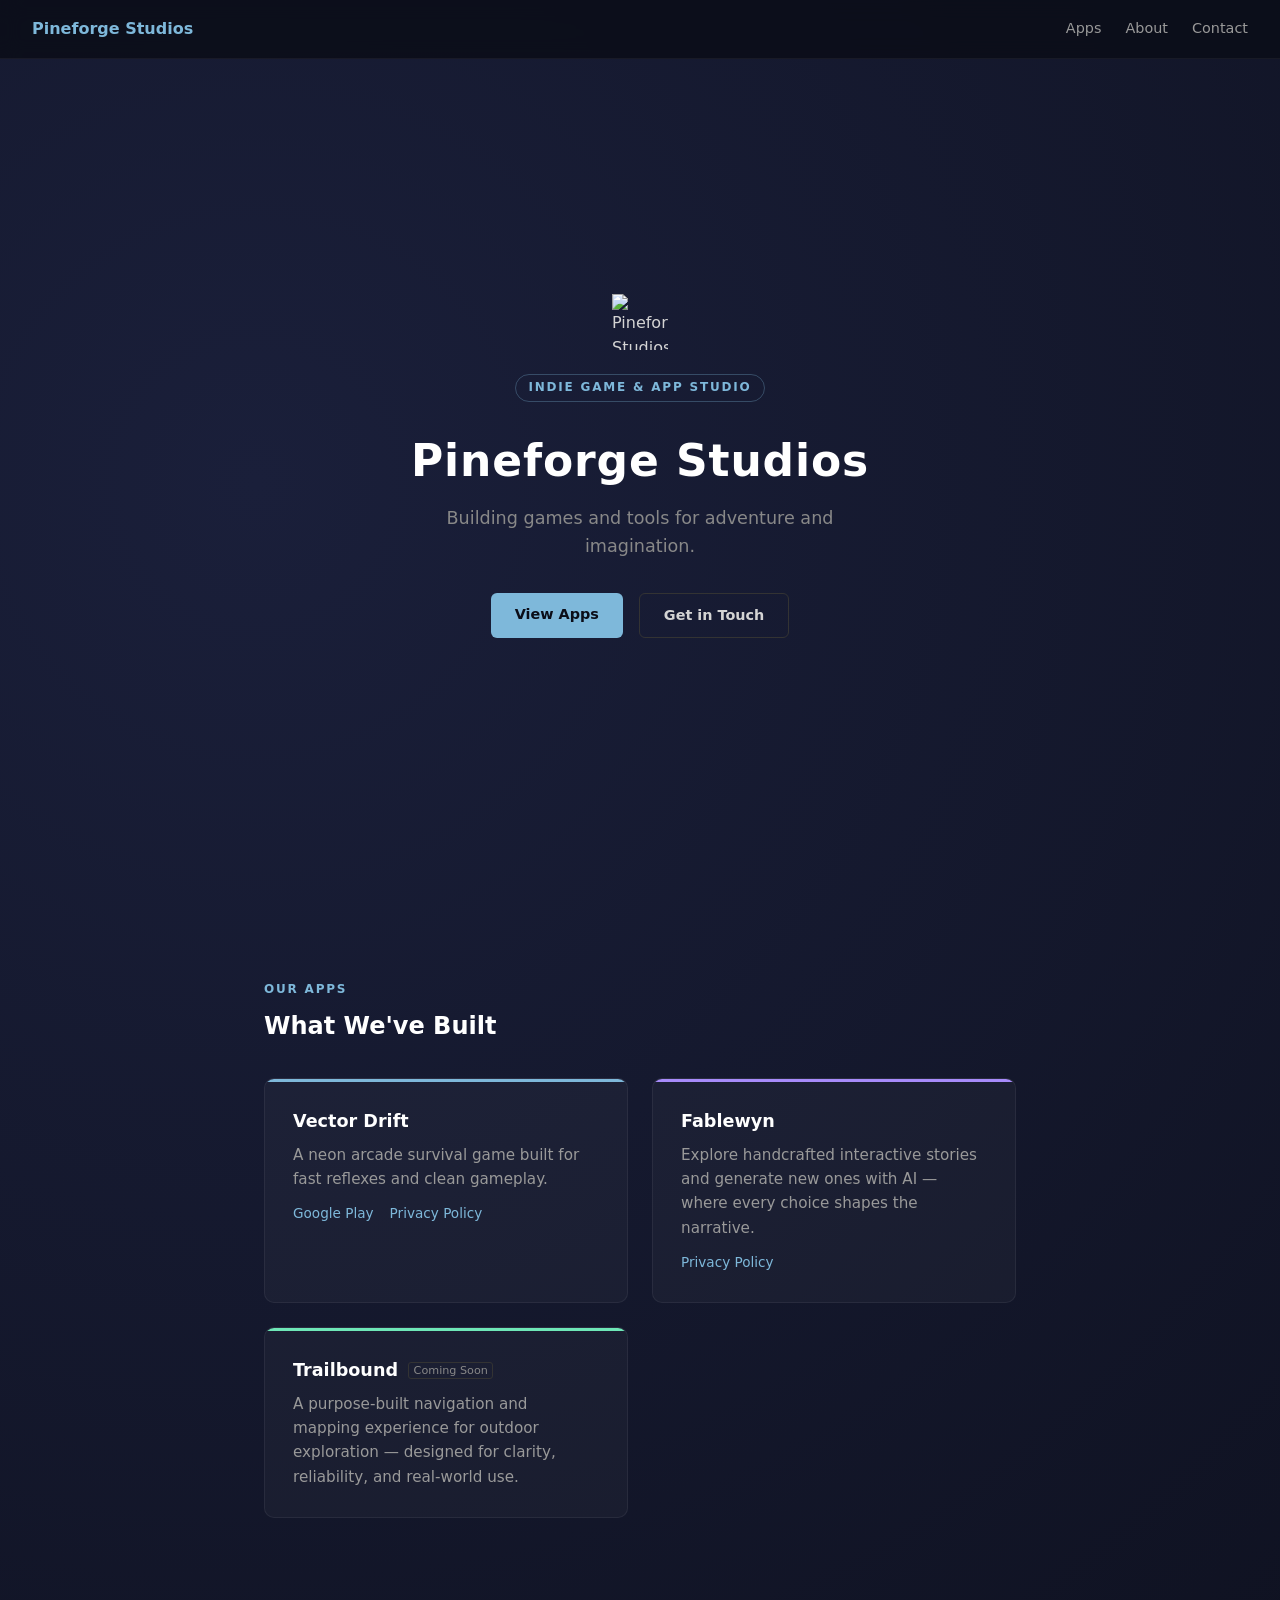
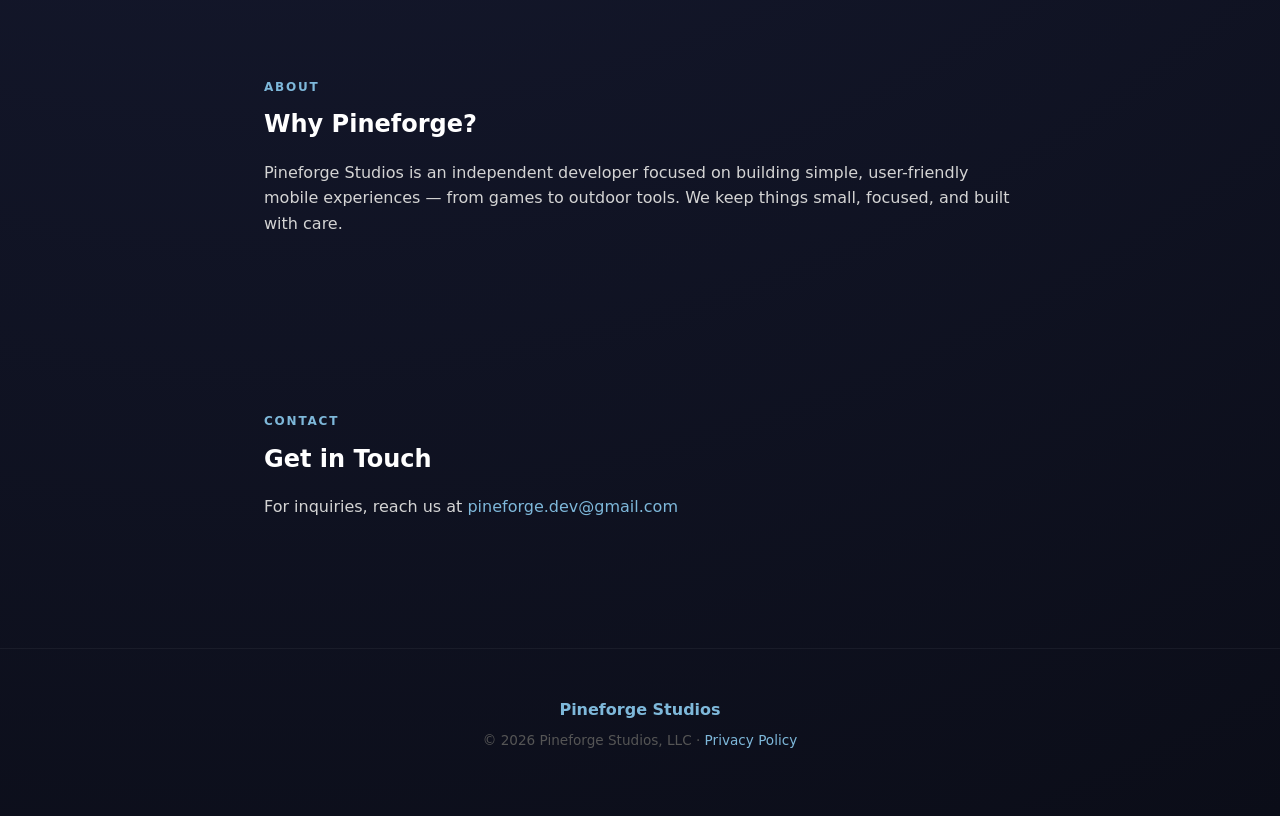
==== index.html @ b7d0c8a5 "Redesign site with hero section, app cards, gradient background, and nav bar" ====
<!DOCTYPE html>
<html lang="en">
<head>
  <meta charset="UTF-8">
  <meta name="viewport" content="width=device-width, initial-scale=1.0">
  <meta name="description" content="Pineforge Studios — Independent software studio building focused mobile experiences.">
  <title>Pineforge Studios</title>
  <link rel="stylesheet" href="style.css">
</head>
<body>

  <nav class="nav-bar">
    <span class="nav-logo">Pineforge Studios</span>
    <div class="nav-links">
      <a href="#apps">Apps</a>
      <a href="#about">About</a>
      <a href="#contact">Contact</a>
    </div>
  </nav>

  <header class="hero">
    <img src="pinecone_logo.png" alt="Pineforge Studios logo" class="site-logo">
    <span class="hero-tag">INDIE GAME & APP STUDIO</span>
    <h1 class="studio-name">Pineforge Studios</h1>
    <p class="tagline">Building games and tools for adventure and imagination.</p>
    <div class="hero-buttons">
      <a href="#apps" class="btn btn-primary">View Apps</a>
      <a href="#contact" class="btn btn-outline">Get in Touch</a>
    </div>
  </header>

  <main>
    <section class="section" id="apps">
      <span class="section-label">OUR APPS</span>
      <h2>What We've Built</h2>

      <div class="card-grid">
        <div class="card">
          <div class="card-accent accent-cyan"></div>
          <h3>Vector Drift</h3>
          <p>A neon arcade survival game built for fast reflexes and clean gameplay.</p>
          <div class="card-links">
            <a href="#">Google Play</a>
            <a href="vectordrift/privacy.html">Privacy Policy</a>
          </div>
        </div>

        <div class="card">
          <div class="card-accent accent-purple"></div>
          <h3>Fablewyn</h3>
          <p>Explore handcrafted interactive stories and generate new ones with AI — where every choice shapes the narrative.</p>
          <div class="card-links">
            <a href="fablewyn/privacy.html">Privacy Policy</a>
          </div>
        </div>

        <div class="card">
          <div class="card-accent accent-green"></div>
          <h3>Trailbound <span class="badge">Coming Soon</span></h3>
          <p>A purpose-built navigation and mapping experience for outdoor exploration — designed for clarity, reliability, and real-world use.</p>
        </div>
      </div>
    </section>

    <section class="section" id="about">
      <span class="section-label">ABOUT</span>
      <h2>Why Pineforge?</h2>
      <p>Pineforge Studios is an independent developer focused on building simple, user-friendly mobile experiences — from games to outdoor tools. We keep things small, focused, and built with care.</p>
    </section>

    <section class="section" id="contact">
      <span class="section-label">CONTACT</span>
      <h2>Get in Touch</h2>
      <p>For inquiries, reach us at <a href="mailto:pineforge.dev@gmail.com">pineforge.dev@gmail.com</a></p>
    </section>
  </main>

  <footer class="site-footer">
    <span class="footer-name">Pineforge Studios</span>
    <p>&copy; 2026 Pineforge Studios, LLC &middot; <a href="privacy.html">Privacy Policy</a></p>
  </footer>

</body>
</html>
---- style.css ----
/* ── Reset & Base ───────────────────────────────────── */
*,
*::before,
*::after {
  margin: 0;
  padding: 0;
  box-sizing: border-box;
}

html {
  font-size: 16px;
  -webkit-text-size-adjust: 100%;
  scroll-behavior: smooth;
}

body {
  font-family: "Segoe UI", system-ui, -apple-system, Helvetica, Arial, sans-serif;
  background: radial-gradient(circle at 20% 20%, #1a1f3a, #0b0d18);
  color: #d4d4d4;
  line-height: 1.6;
  min-height: 100vh;
  display: flex;
  flex-direction: column;
}

/* ── Nav Bar ───────────────────────────────────────── */
.nav-bar {
  position: fixed;
  top: 0;
  left: 0;
  right: 0;
  display: flex;
  justify-content: space-between;
  align-items: center;
  padding: 1rem 2rem;
  background: rgba(11, 13, 24, 0.85);
  backdrop-filter: blur(10px);
  z-index: 100;
  border-bottom: 1px solid rgba(255, 255, 255, 0.05);
}

.nav-logo {
  font-size: 1rem;
  font-weight: 700;
  color: #7eb8da;
}

.nav-links {
  display: flex;
  gap: 1.5rem;
}

.nav-links a {
  font-size: 0.9rem;
  color: #999999;
  text-decoration: none;
}

.nav-links a:hover {
  color: #ffffff;
  text-decoration: none;
}

/* ── Hero ──────────────────────────────────────────── */
.hero {
  display: flex;
  flex-direction: column;
  align-items: center;
  justify-content: center;
  text-align: center;
  min-height: 100vh;
  padding: 6rem 1.5rem 4rem;
}

.site-logo {
  width: 56px;
  height: 56px;
  margin-bottom: 1.5rem;
}

.hero-tag {
  display: inline-block;
  font-size: 0.75rem;
  font-weight: 600;
  letter-spacing: 0.15em;
  color: #7eb8da;
  border: 1px solid rgba(126, 184, 218, 0.3);
  border-radius: 20px;
  padding: 0.3em 1em;
  margin-bottom: 1.5rem;
}

.studio-name {
  font-size: 2.75rem;
  font-weight: 700;
  color: #ffffff;
  letter-spacing: 0.02em;
  margin-bottom: 0.5rem;
}

.tagline {
  font-size: 1.1rem;
  color: #888888;
  margin-bottom: 2rem;
  max-width: 400px;
}

.hero-buttons {
  display: flex;
  gap: 1rem;
}

/* ── Buttons ───────────────────────────────────────── */
.btn {
  display: inline-block;
  padding: 0.65rem 1.5rem;
  border-radius: 6px;
  font-size: 0.9rem;
  font-weight: 600;
  text-decoration: none;
  cursor: pointer;
}

.btn:hover {
  text-decoration: none;
}

.btn-primary {
  background: #7eb8da;
  color: #0b0d18;
}

.btn-primary:hover {
  background: #9acbe6;
}

.btn-outline {
  background: transparent;
  color: #d4d4d4;
  border: 1px solid #333333;
}

.btn-outline:hover {
  border-color: #555555;
  color: #ffffff;
}

/* ── Layout ────────────────────────────────────────── */
main {
  flex: 1;
  max-width: 800px;
  margin: 0 auto;
  padding: 0 1.5rem;
  width: 100%;
}

/* ── Typography ────────────────────────────────────── */
h1 {
  font-size: 2rem;
  font-weight: 700;
  color: #ffffff;
  letter-spacing: 0.02em;
}

h2 {
  font-size: 1.5rem;
  font-weight: 700;
  color: #ffffff;
  margin-bottom: 1rem;
}

h3 {
  font-size: 1.1rem;
  font-weight: 600;
  color: #ffffff;
  margin-bottom: 0.5rem;
}

p {
  margin-bottom: 1rem;
}

ul {
  margin-bottom: 1rem;
  padding-left: 1.25rem;
  color: #d4d4d4;
}

li {
  margin-bottom: 0.25rem;
}

/* ── Links ─────────────────────────────────────────── */
a {
  color: #7eb8da;
  text-decoration: none;
}

a:hover {
  text-decoration: underline;
}

/* ── Section Labels ────────────────────────────────── */
.section-label {
  display: block;
  font-size: 0.75rem;
  font-weight: 600;
  letter-spacing: 0.15em;
  color: #7eb8da;
  margin-bottom: 0.5rem;
}

/* ── Sections ──────────────────────────────────────── */
.section {
  padding: 5rem 0;
}

/* ── Cards ─────────────────────────────────────────── */
.card-grid {
  display: grid;
  grid-template-columns: 1fr;
  gap: 1.5rem;
  margin-top: 2rem;
}

.card {
  background: rgba(255, 255, 255, 0.03);
  border: 1px solid rgba(255, 255, 255, 0.06);
  border-radius: 10px;
  padding: 1.75rem;
  position: relative;
  overflow: hidden;
}

.card-accent {
  height: 3px;
  position: absolute;
  top: 0;
  left: 0;
  right: 0;
}

.accent-cyan {
  background: #7eb8da;
}

.accent-purple {
  background: #a78bfa;
}

.accent-green {
  background: #6ee7b7;
}

.card h3 {
  margin-top: 0;
}

.card p {
  color: #999999;
  font-size: 0.95rem;
  margin-bottom: 0.75rem;
}

.card p:last-child {
  margin-bottom: 0;
}

.card-links {
  display: flex;
  gap: 1rem;
  font-size: 0.85rem;
}

/* ── Badge ─────────────────────────────────────────── */
.badge {
  font-size: 0.7rem;
  font-weight: 500;
  color: #888888;
  border: 1px solid #333333;
  border-radius: 3px;
  padding: 0.1em 0.4em;
  vertical-align: middle;
  margin-left: 0.25rem;
}

/* ── Footer ────────────────────────────────────────── */
.site-footer {
  text-align: center;
  padding: 3rem 1.5rem;
  font-size: 0.85rem;
  color: #555555;
  border-top: 1px solid rgba(255, 255, 255, 0.05);
  margin-top: 2rem;
}

.footer-name {
  display: block;
  font-size: 1rem;
  font-weight: 700;
  color: #7eb8da;
  margin-bottom: 0.5rem;
}

/* ── Responsive ────────────────────────────────────── */
@media (min-width: 600px) {
  .card-grid {
    grid-template-columns: 1fr 1fr;
  }
}

@media (max-width: 600px) {
  .nav-bar {
    padding: 0.75rem 1rem;
  }

  .nav-logo {
    font-size: 0.9rem;
  }

  .nav-links {
    gap: 1rem;
  }

  .nav-links a {
    font-size: 0.8rem;
  }

  .studio-name {
    font-size: 2rem;
  }

  .hero {
    padding: 5rem 1rem 3rem;
  }

  .hero-buttons {
    flex-direction: column;
    align-items: center;
  }

  .section {
    padding: 3rem 0;
  }

  main {
    padding: 0 1rem;
  }
}
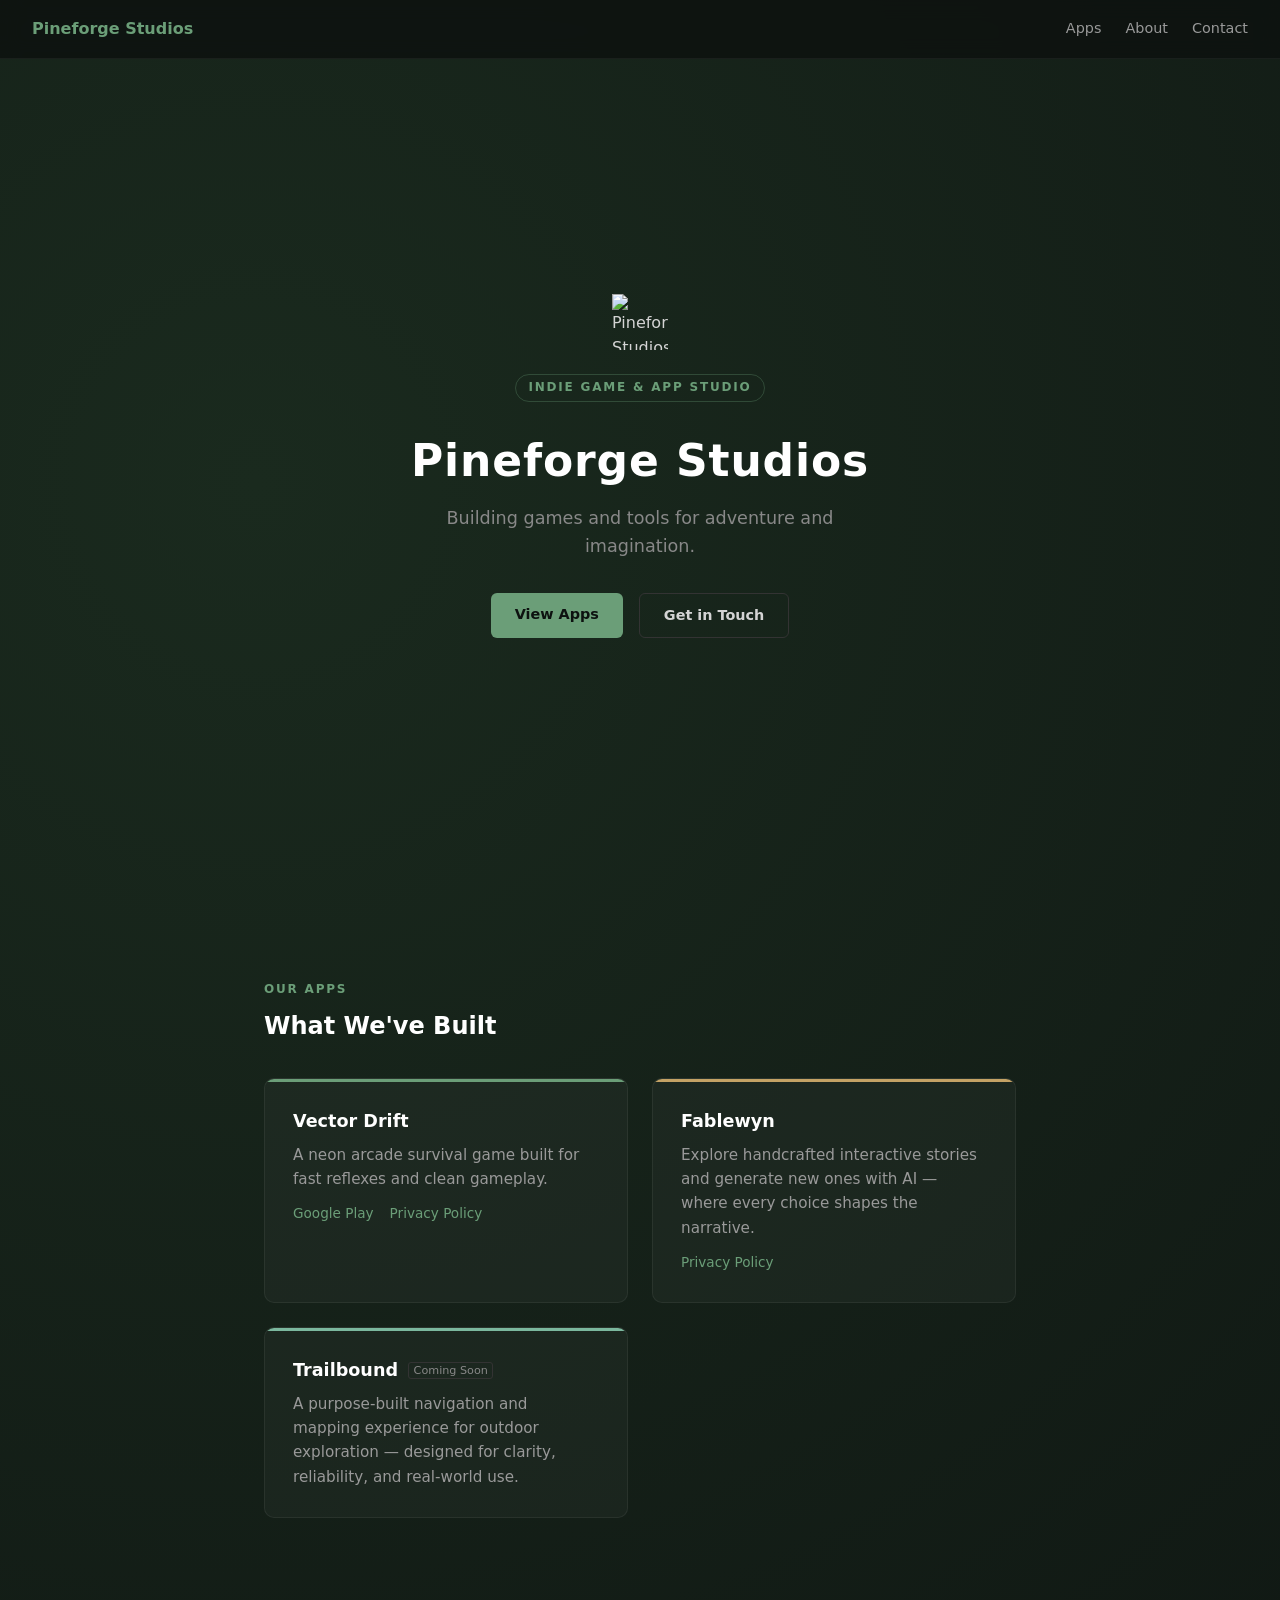
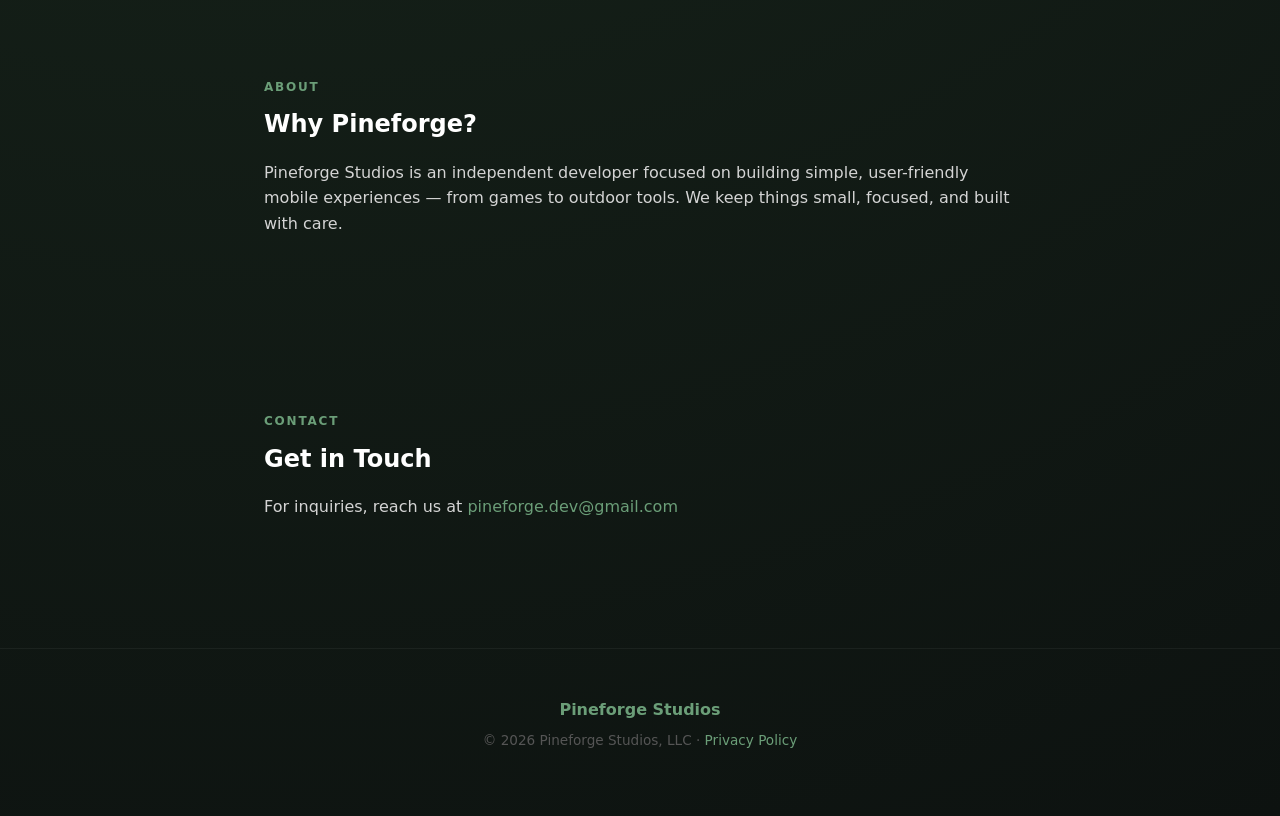
==== commit 8df322b8: "Add Vector Drift Google Play store link" ====
--- a/index.html
+++ b/index.html
@@ -40,7 +40,7 @@
           <h3>Vector Drift</h3>
           <p>A neon arcade survival game built for fast reflexes and clean gameplay.</p>
           <div class="card-links">
-            <a href="#">Google Play</a>
+            <a href="https://play.google.com/store/apps/details?id=com.pineforgestudios.vectordrift">Google Play</a>
             <a href="vectordrift/privacy.html">Privacy Policy</a>
           </div>
         </div>
--- a/style.css
+++ b/style.css
@@ -15,7 +15,7 @@
 
 body {
   font-family: "Segoe UI", system-ui, -apple-system, Helvetica, Arial, sans-serif;
-  background: radial-gradient(circle at 20% 20%, #1a1f3a, #0b0d18);
+  background: radial-gradient(circle at 20% 20%, #1a2a1e, #0d1210);
   color: #d4d4d4;
   line-height: 1.6;
   min-height: 100vh;
@@ -33,7 +33,7 @@
   justify-content: space-between;
   align-items: center;
   padding: 1rem 2rem;
-  background: rgba(11, 13, 24, 0.85);
+  background: rgba(13, 18, 16, 0.85);
   backdrop-filter: blur(10px);
   z-index: 100;
   border-bottom: 1px solid rgba(255, 255, 255, 0.05);
@@ -42,7 +42,7 @@
 .nav-logo {
   font-size: 1rem;
   font-weight: 700;
-  color: #7eb8da;
+  color: #6b9e78;
 }
 
 .nav-links {
@@ -83,8 +83,8 @@
   font-size: 0.75rem;
   font-weight: 600;
   letter-spacing: 0.15em;
-  color: #7eb8da;
-  border: 1px solid rgba(126, 184, 218, 0.3);
+  color: #6b9e78;
+  border: 1px solid rgba(107, 158, 120, 0.3);
   border-radius: 20px;
   padding: 0.3em 1em;
   margin-bottom: 1.5rem;
@@ -126,12 +126,12 @@
 }
 
 .btn-primary {
-  background: #7eb8da;
-  color: #0b0d18;
+  background: #6b9e78;
+  color: #0d1210;
 }
 
 .btn-primary:hover {
-  background: #9acbe6;
+  background: #82b48e;
 }
 
 .btn-outline {
@@ -192,7 +192,7 @@
 
 /* ── Links ─────────────────────────────────────────── */
 a {
-  color: #7eb8da;
+  color: #6b9e78;
   text-decoration: none;
 }
 
@@ -206,7 +206,7 @@
   font-size: 0.75rem;
   font-weight: 600;
   letter-spacing: 0.15em;
-  color: #7eb8da;
+  color: #6b9e78;
   margin-bottom: 0.5rem;
 }
 
@@ -241,15 +241,15 @@
 }
 
 .accent-cyan {
-  background: #7eb8da;
+  background: #6b9e78;
 }
 
 .accent-purple {
-  background: #a78bfa;
+  background: #c4a265;
 }
 
 .accent-green {
-  background: #6ee7b7;
+  background: #7bb89e;
 }
 
 .card h3 {
@@ -298,7 +298,7 @@
   display: block;
   font-size: 1rem;
   font-weight: 700;
-  color: #7eb8da;
+  color: #6b9e78;
   margin-bottom: 0.5rem;
 }
 
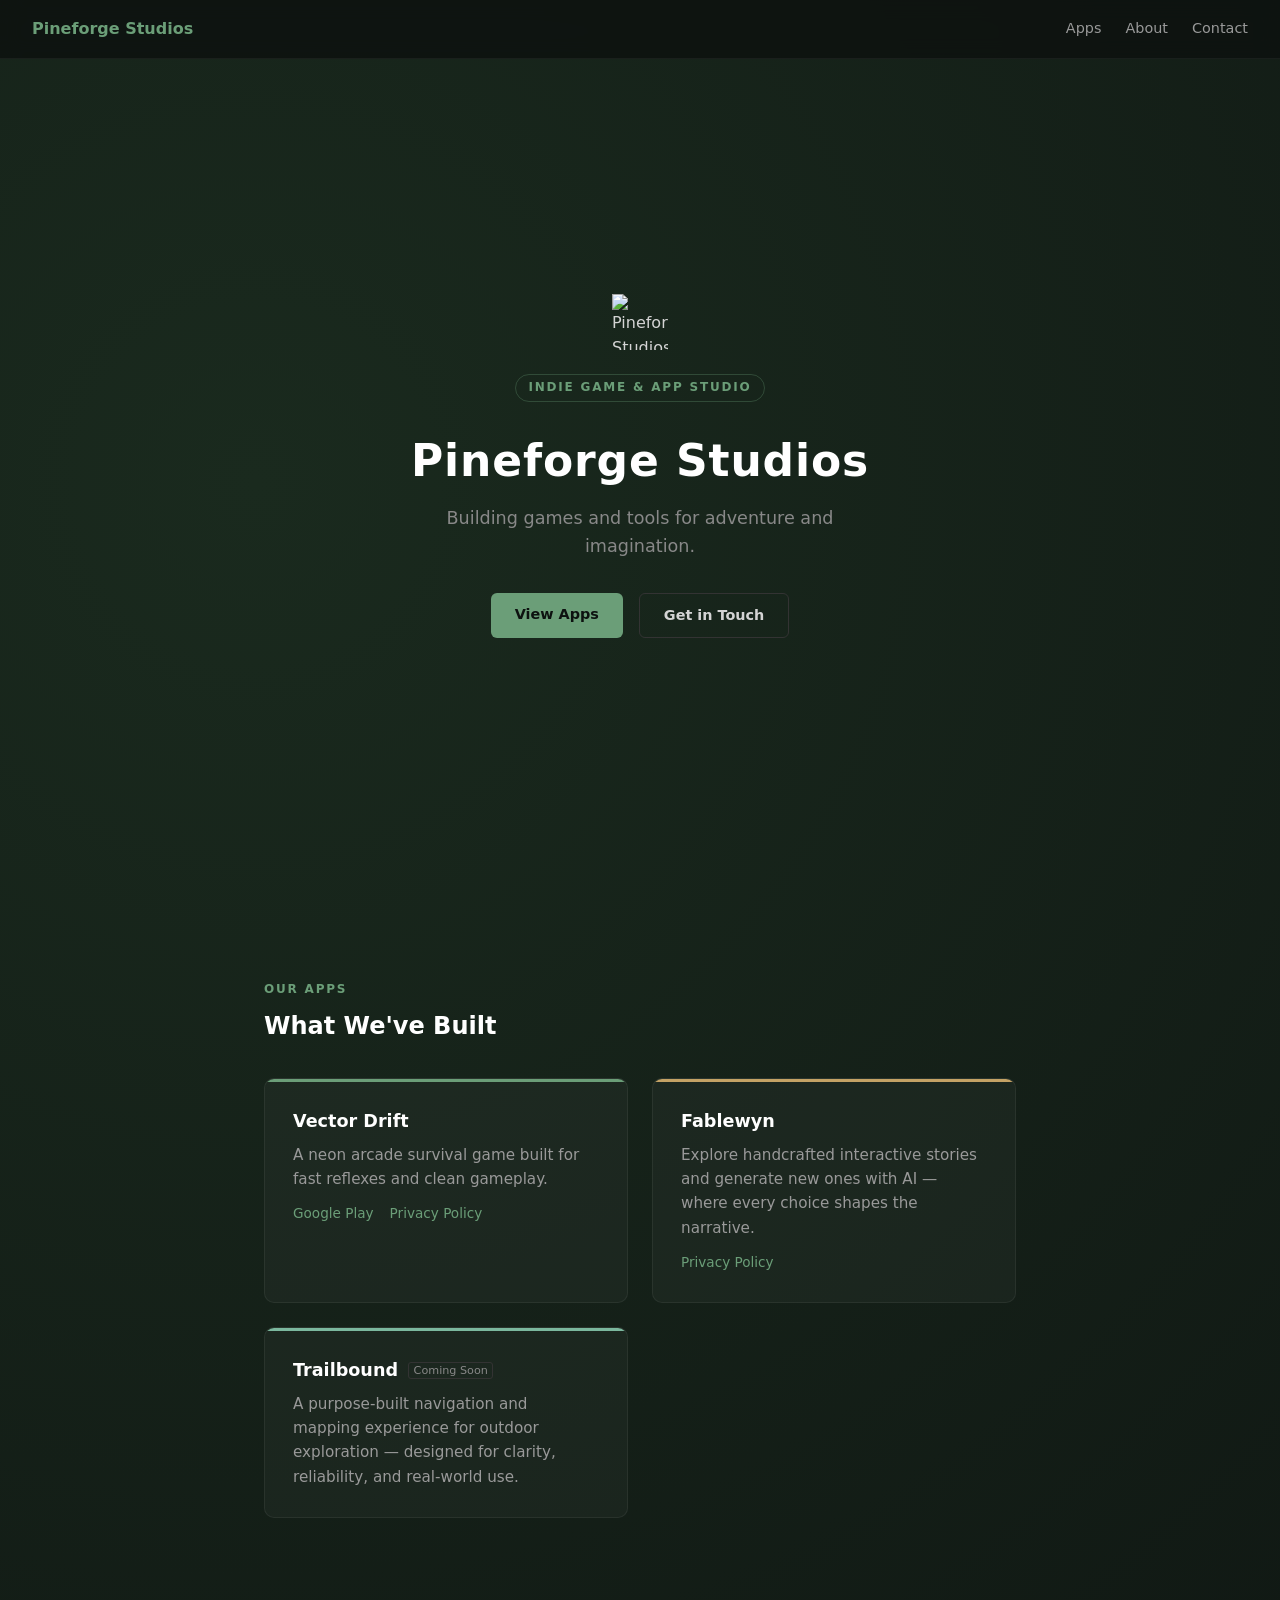
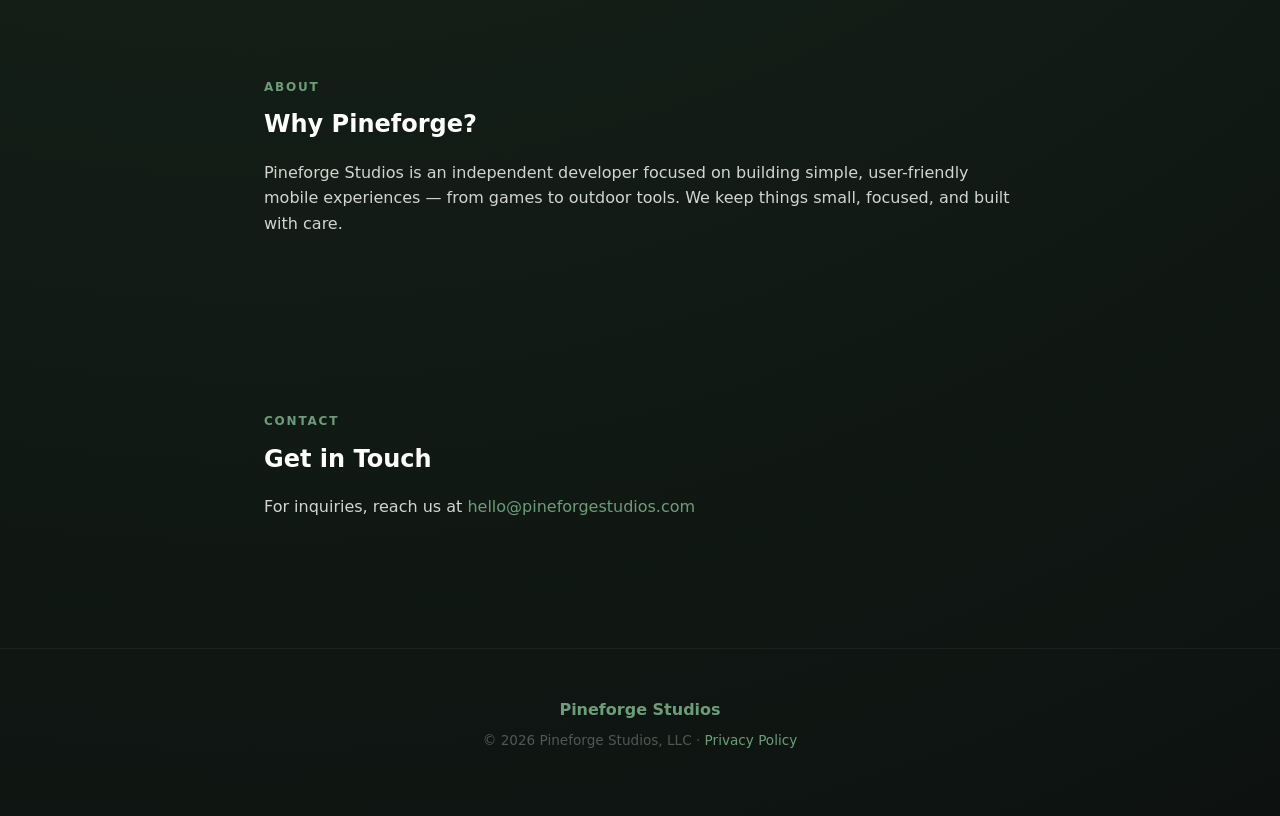
==== commit 9a7bfe5c: "Update contact email to hello@pineforgestudios.com" ====
--- a/index.html
+++ b/index.html
@@ -3,7 +3,7 @@
 <head>
   <meta charset="UTF-8">
   <meta name="viewport" content="width=device-width, initial-scale=1.0">
-  <meta name="description" content="Pineforge Studios — Independent software studio building focused mobile experiences.">
+  <meta name="description" content="Pineforge Studios — Indie game and app studio building games and tools for adventure and imagination.">
   <title>Pineforge Studios</title>
   <link rel="stylesheet" href="style.css">
 </head>
@@ -71,7 +71,7 @@
     <section class="section" id="contact">
       <span class="section-label">CONTACT</span>
       <h2>Get in Touch</h2>
-      <p>For inquiries, reach us at <a href="mailto:pineforge.dev@gmail.com">pineforge.dev@gmail.com</a></p>
+      <p>For inquiries, reach us at <a href="mailto:hello@pineforgestudios.com">hello@pineforgestudios.com</a></p>
     </section>
   </main>
 
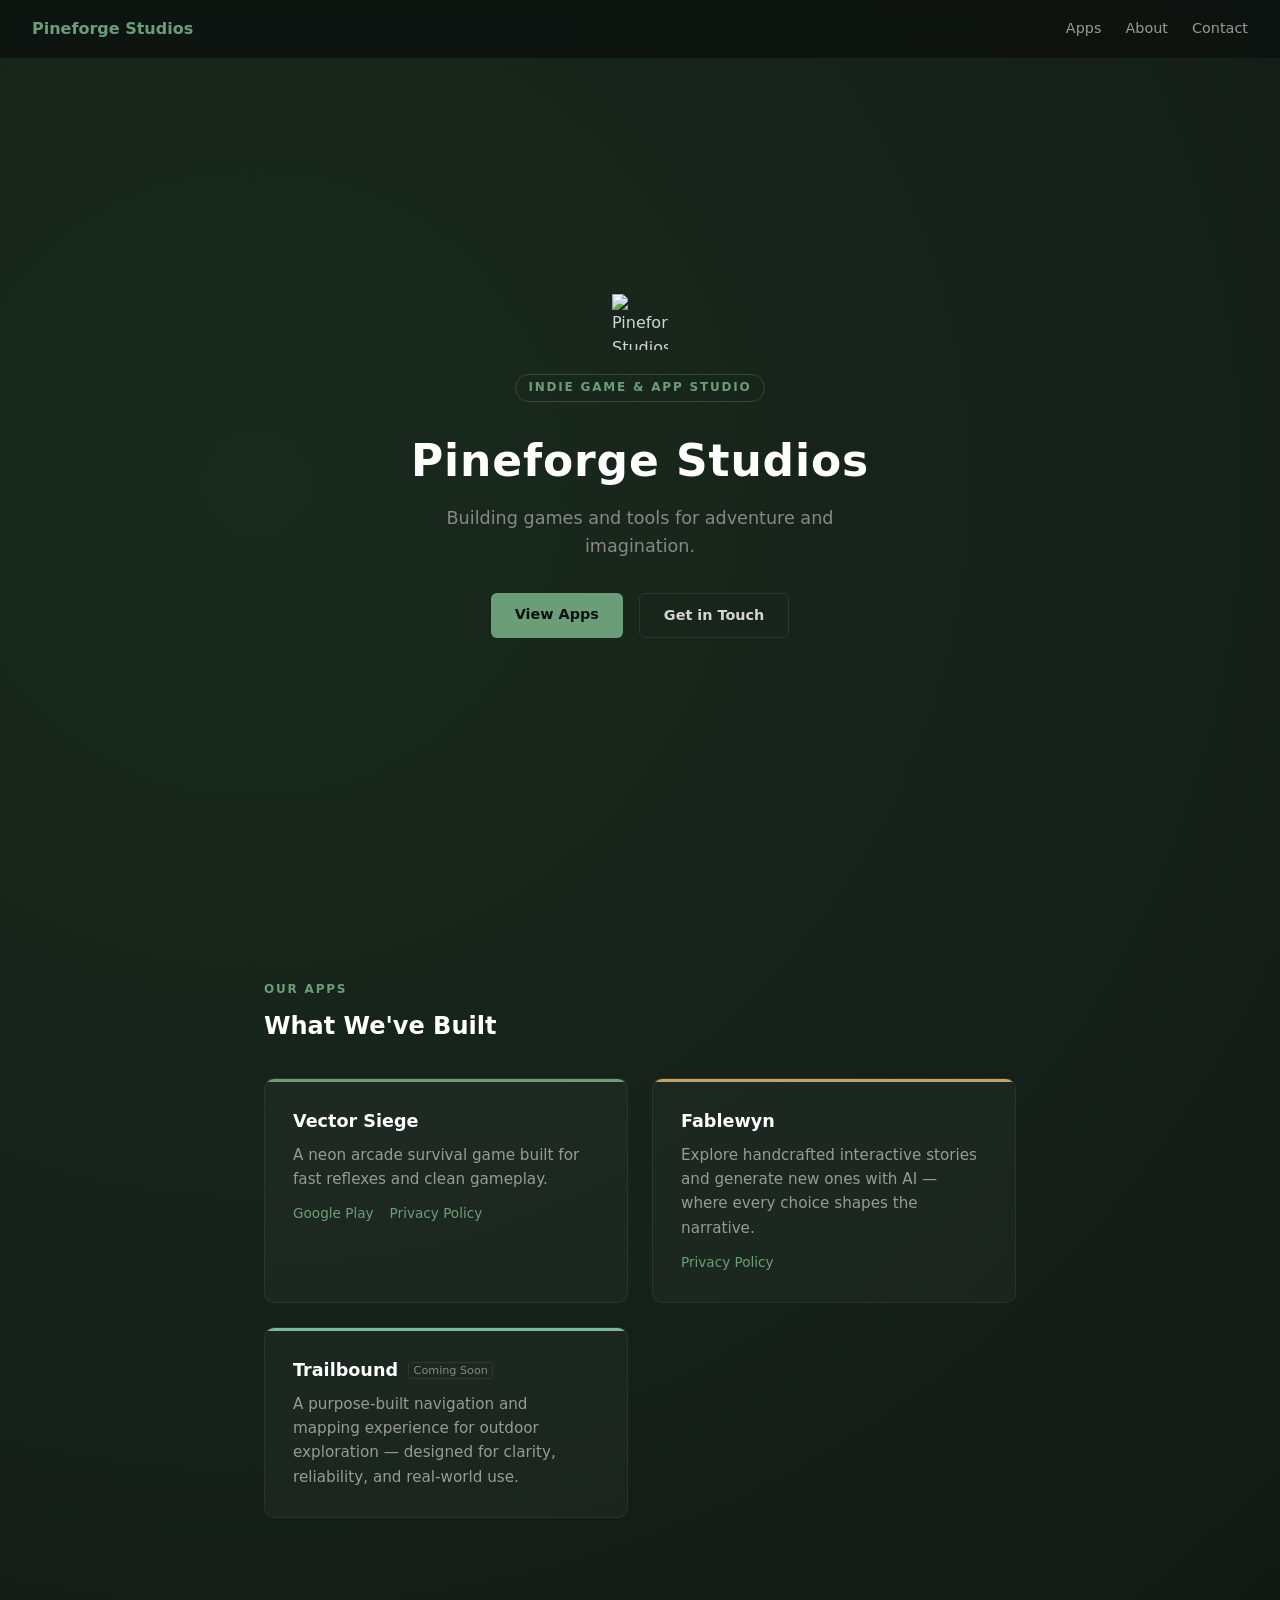
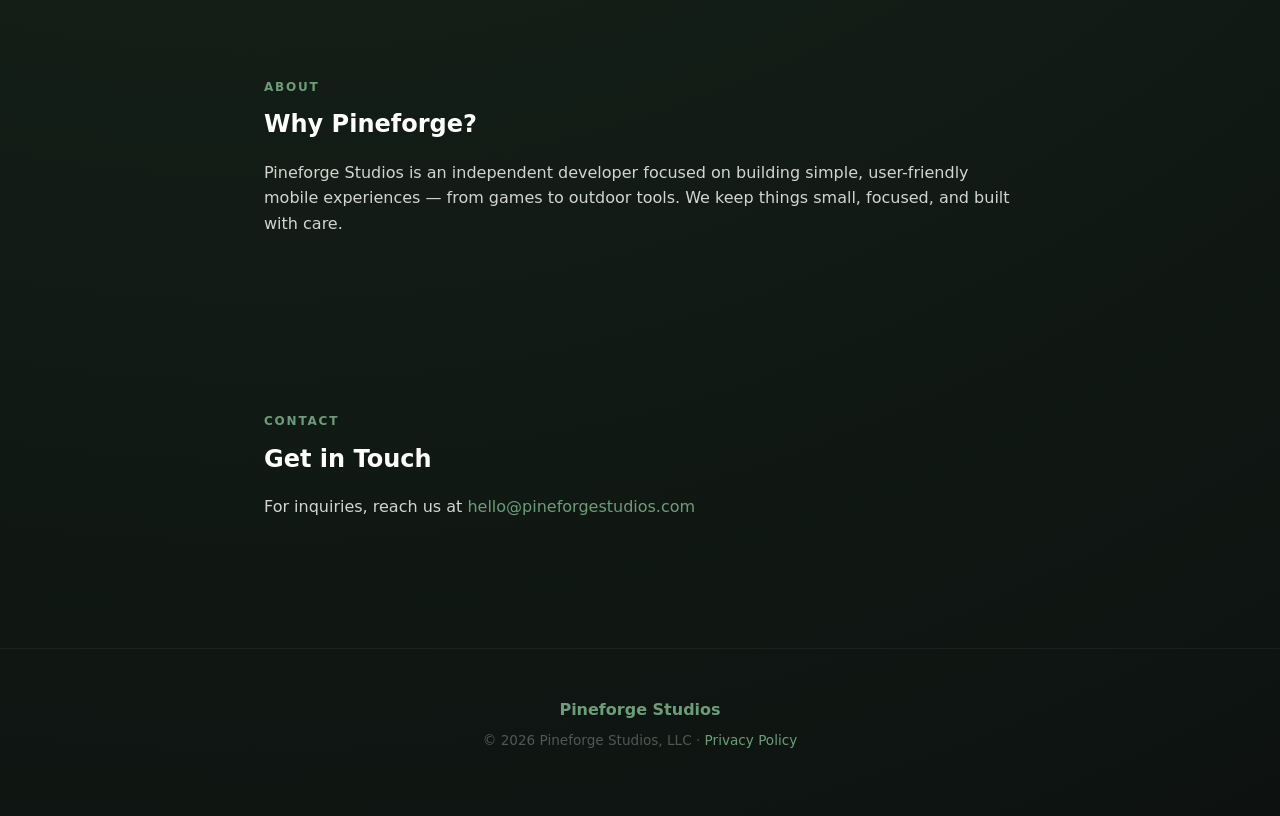
==== commit bffd7e0f: "Rename Vector Drift to Vector Siege Update all user-facing references across the site, app card, and" ====
--- a/index.html
+++ b/index.html
@@ -37,7 +37,7 @@
       <div class="card-grid">
         <div class="card">
           <div class="card-accent accent-cyan"></div>
-          <h3>Vector Drift</h3>
+          <h3>Vector Siege</h3>
           <p>A neon arcade survival game built for fast reflexes and clean gameplay.</p>
           <div class="card-links">
             <a href="https://play.google.com/store/apps/details?id=com.pineforgestudios.vectordrift">Google Play</a>
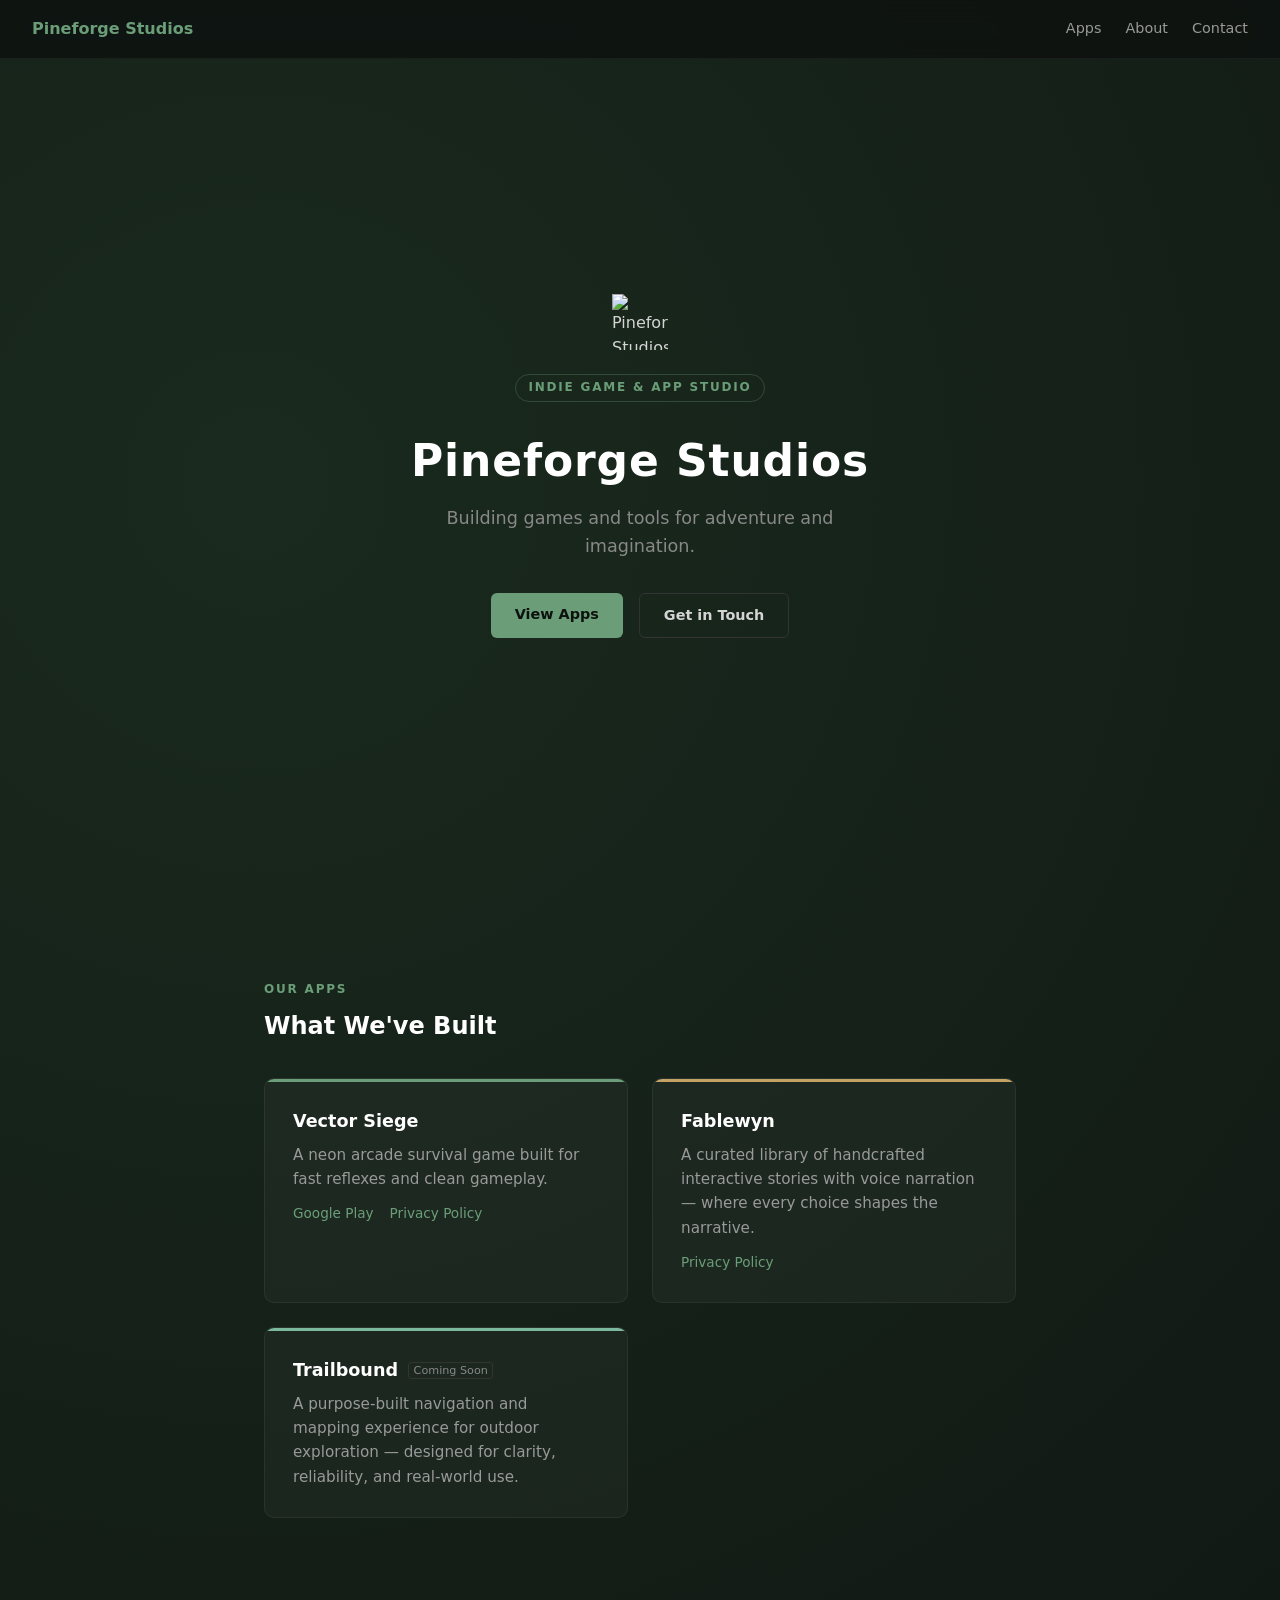
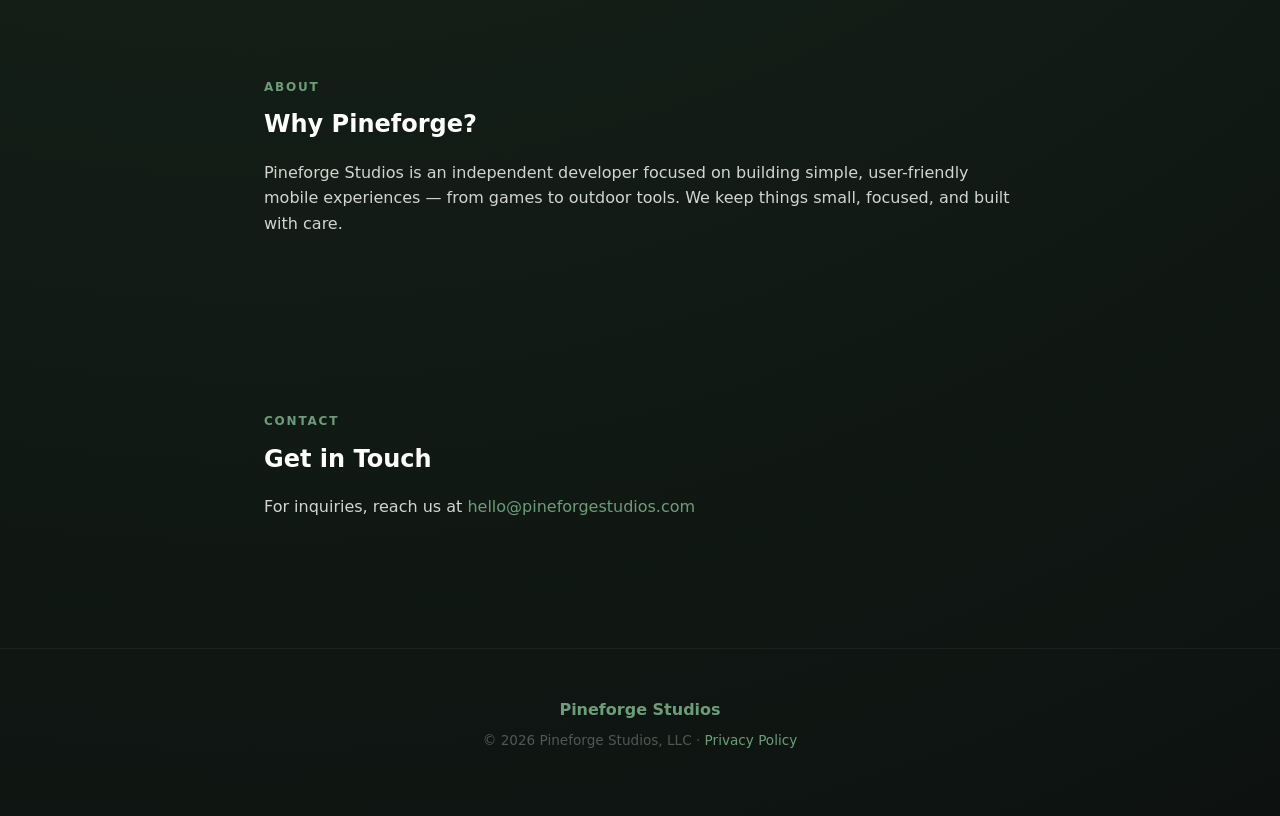
==== commit 557329c5: "Rewrite Fablewyn privacy policy for the one-time-purchase app AI story generation, TTS, subscription" ====
--- a/index.html
+++ b/index.html
@@ -5,6 +5,7 @@
   <meta name="viewport" content="width=device-width, initial-scale=1.0">
   <meta name="description" content="Pineforge Studios — Indie game and app studio building games and tools for adventure and imagination.">
   <title>Pineforge Studios</title>
+  <link rel="canonical" href="https://pineforgestudios.com/" />
   <link rel="stylesheet" href="style.css">
 </head>
 <body>
@@ -48,7 +49,7 @@
         <div class="card">
           <div class="card-accent accent-purple"></div>
           <h3>Fablewyn</h3>
-          <p>Explore handcrafted interactive stories and generate new ones with AI — where every choice shapes the narrative.</p>
+          <p>A curated library of handcrafted interactive stories with voice narration — where every choice shapes the narrative.</p>
           <div class="card-links">
             <a href="fablewyn/privacy.html">Privacy Policy</a>
           </div>
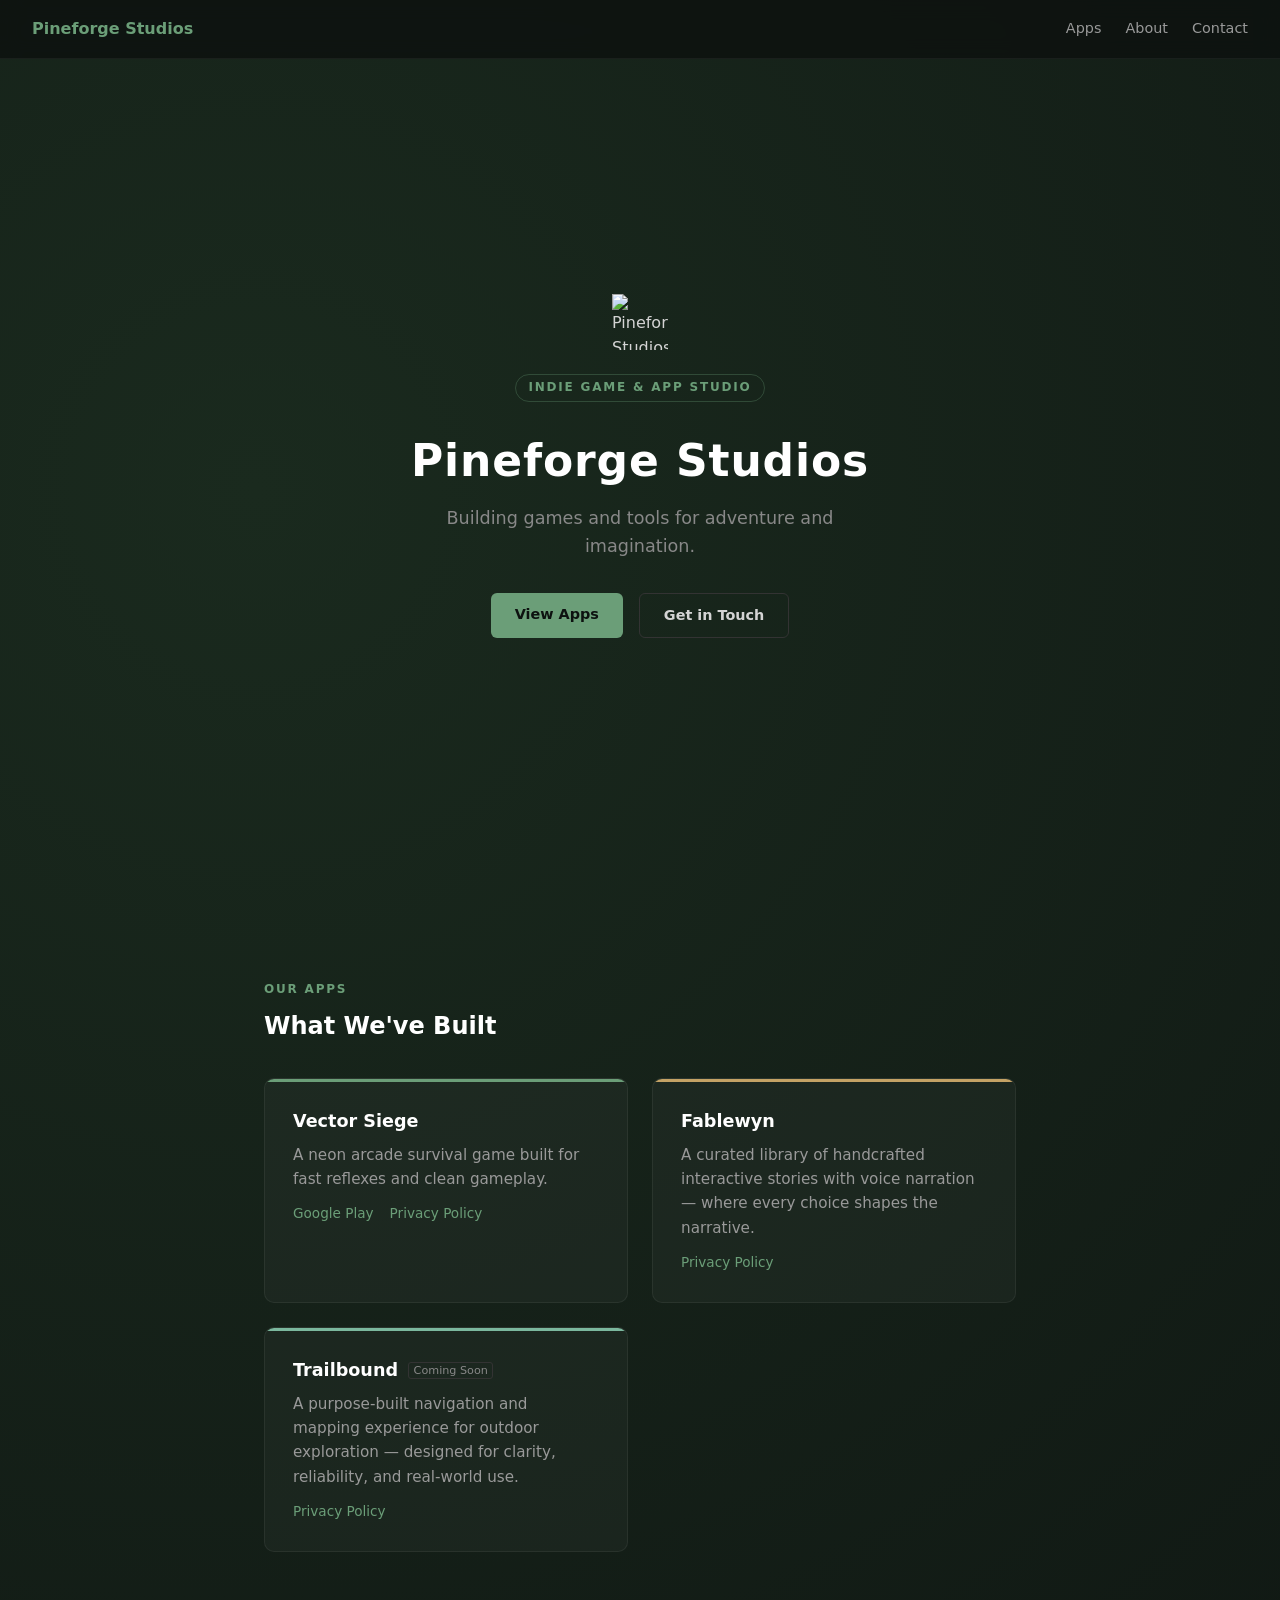
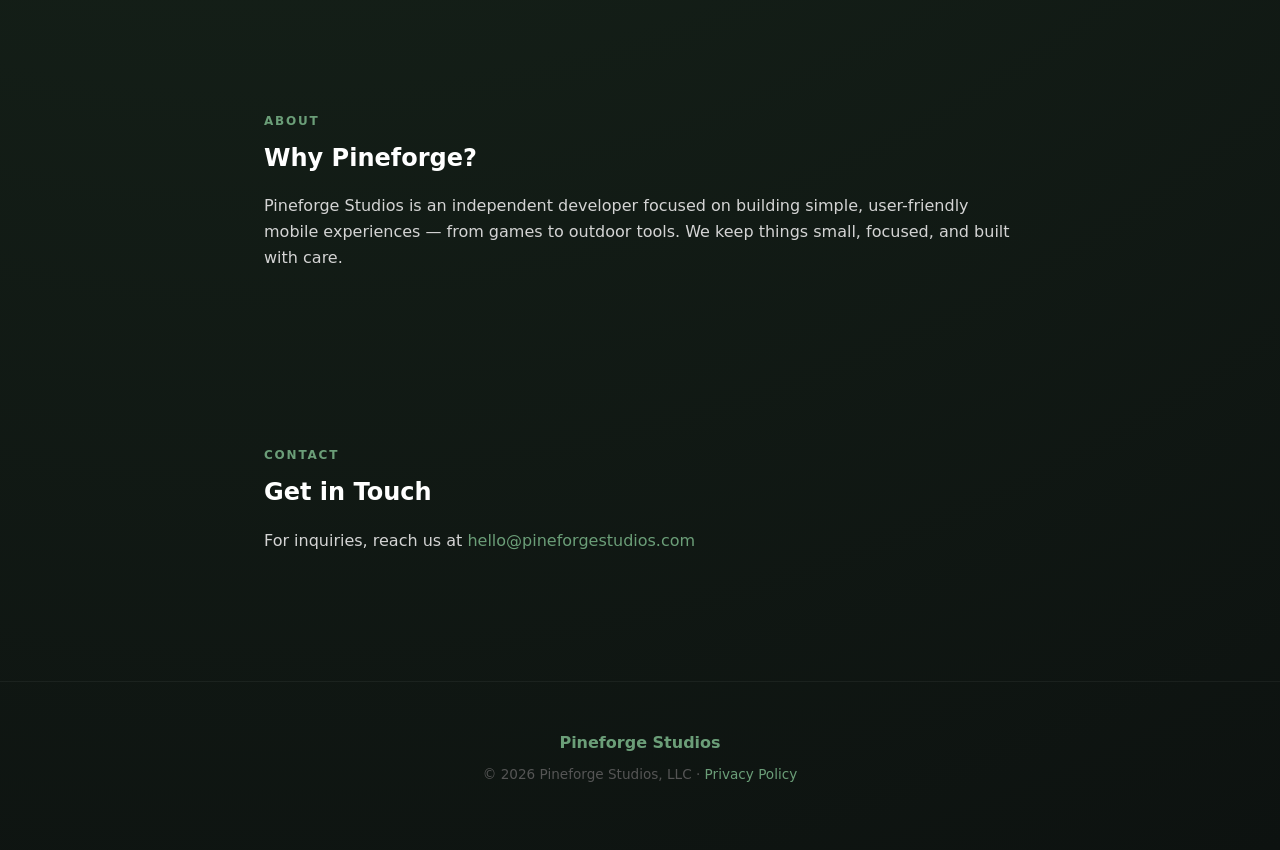
==== commit 93a881ef: "Add Trailbound privacy policy page Trailbound is a GPS/mapping app whose location practices (includi" ====
--- a/index.html
+++ b/index.html
@@ -59,6 +59,9 @@
           <div class="card-accent accent-green"></div>
           <h3>Trailbound <span class="badge">Coming Soon</span></h3>
           <p>A purpose-built navigation and mapping experience for outdoor exploration — designed for clarity, reliability, and real-world use.</p>
+          <div class="card-links">
+            <a href="trailbound/privacy.html">Privacy Policy</a>
+          </div>
         </div>
       </div>
     </section>
